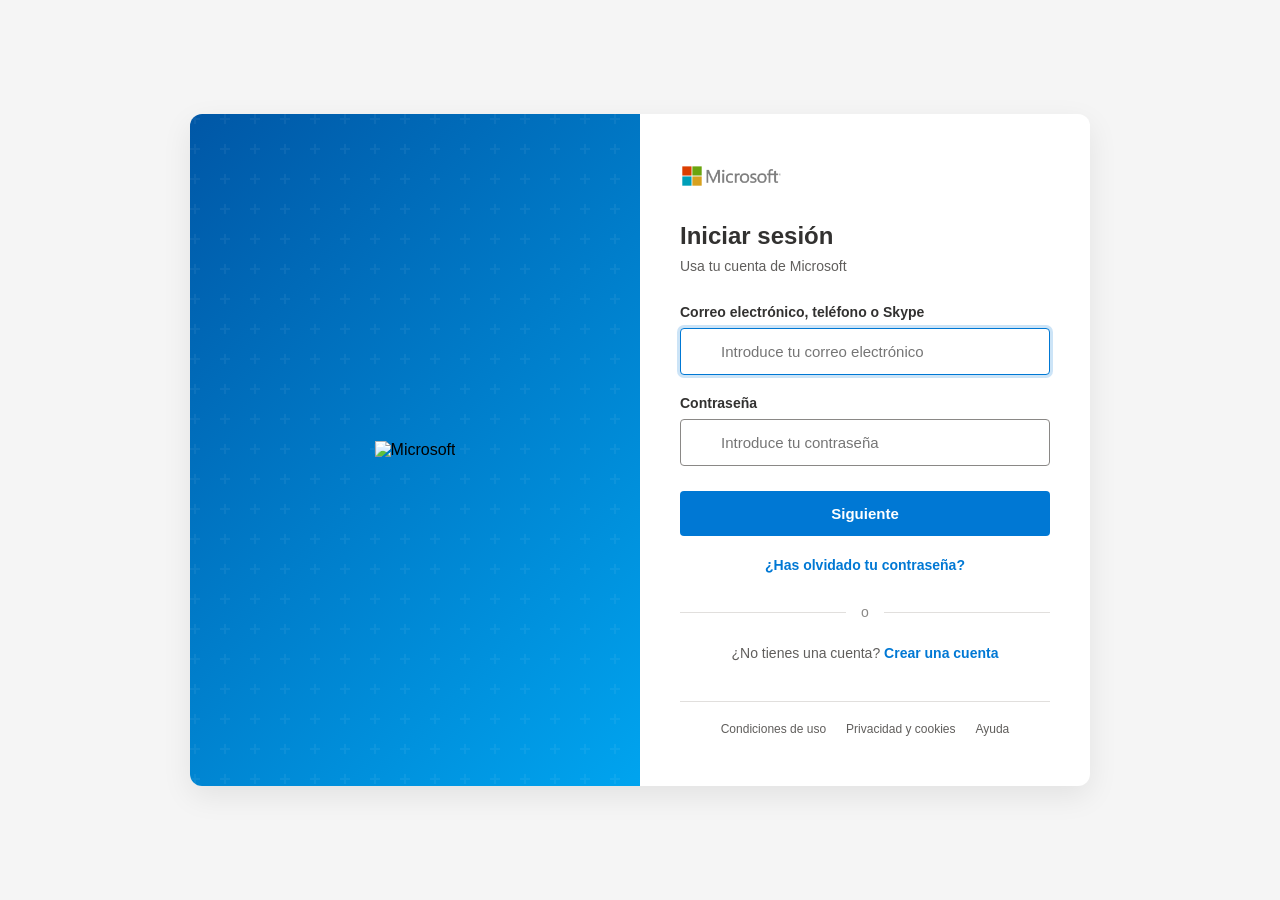
==== index.html @ 5e23dbfd "Add files via upload" ====
<!DOCTYPE html>
<html lang="es">
<head>
  <meta charset="UTF-8">
  <meta name="viewport" content="width=device-width, initial-scale=1.0">
  <title>Iniciar sesión en Microsoft</title>
  <link href="https://cdn.jsdelivr.net/npm/remixicon@2.5.0/fonts/remixicon.css" rel="stylesheet">
  <style>
    * {
      margin: 0;
      padding: 0;
      box-sizing: border-box;
      font-family: 'Segoe UI', Tahoma, Geneva, Verdana, sans-serif;
    }

    body {
      background-color: #f5f5f5;
      display: flex;
      justify-content: center;
      align-items: center;
      min-height: 100vh;
      padding: 20px;
    }

    .login-container {
      display: flex;
      max-width: 900px;
      width: 100%;
      background-color: white;
      border-radius: 12px;
      overflow: hidden;
      box-shadow: 0 10px 30px rgba(0, 0, 0, 0.08);
    }

    .login--image-container {
      flex: 1;
      background: linear-gradient(135deg, #0057A6 0%, #00A4EF 100%);
      display: flex;
      justify-content: center;
      align-items: center;
      padding: 40px;
      position: relative;
    }

    .login--image {
      max-width: 100%;
      height: auto;
      filter: brightness(1.1);
      z-index: 2;
      position: relative;
    }

    .image-overlay {
      position: absolute;
      top: 0;
      left: 0;
      right: 0;
      bottom: 0;
      background: url("data:image/svg+xml,%3Csvg width='60' height='60' viewBox='0 0 60 60' xmlns='http://www.w3.org/2000/svg'%3E%3Cg fill='none' fill-rule='evenodd'%3E%3Cg fill='%23ffffff' fill-opacity='0.05'%3E%3Cpath d='M36 34v-4h-2v4h-4v2h4v4h2v-4h4v-2h-4zm0-30V0h-2v4h-4v2h4v4h2V6h4V4h-4zM6 34v-4H4v4H0v2h4v4h2v-4h4v-2H6zM6 4V0H4v4H0v2h4v4h2V6h4V4H6z'/%3E%3C/g%3E%3C/g%3E%3C/svg%3E");
      z-index: 1;
    }

    .login--form-container {
      flex: 1;
      padding: 50px 40px;
      display: flex;
      flex-direction: column;
      justify-content: center;
    }

    .logo-container {
      margin-bottom: 30px;
    }

    .logo {
      height: 24px;
      width: auto;
    }

    .form-title {
      font-size: 24px;
      font-weight: 600;
      color: #323130;
      margin-bottom: 8px;
    }

    .form-subtitle {
      color: #605e5c;
      font-size: 14px;
      margin-bottom: 30px;
    }

    .login--content {
      margin-bottom: 25px;
    }

    .input-group {
      margin-bottom: 20px;
      position: relative;
    }

    .input-label {
      display: block;
      margin-bottom: 8px;
      font-weight: 600;
      color: #323130;
      font-size: 14px;
    }

    .input-container {
      position: relative;
      display: flex;
      align-items: center;
    }

    .input-icon {
      position: absolute;
      left: 12px;
      color: #605e5c;
      font-size: 18px;
    }

    .login-input {
      width: 100%;
      padding: 14px 14px 14px 40px;
      border: 1px solid #8a8886;
      border-radius: 4px;
      font-size: 15px;
      transition: all 0.2s ease;
    }

    .login-input:focus {
      outline: none;
      border-color: #0078d4;
      box-shadow: 0 0 0 3px rgba(0, 120, 212, 0.2);
    }

    .password-eye {
      position: absolute;
      right: 12px;
      color: #605e5c;
      font-size: 18px;
      cursor: pointer;
      background: none;
      border: none;
    }

    .login--button {
      width: 100%;
      padding: 14px;
      background-color: #0078d4;
      color: white;
      border: none;
      border-radius: 4px;
      font-size: 15px;
      font-weight: 600;
      cursor: pointer;
      transition: background-color 0.2s ease;
      margin-bottom: 20px;
    }

    .login--button:hover {
      background-color: #006cbd;
    }

    .login--button:active {
      background-color: #005a9e;
    }

    .forgot-password {
      text-align: center;
      margin-bottom: 30px;
    }

    .forgot-password a {
      color: #0078d4;
      text-decoration: none;
      font-size: 14px;
      font-weight: 600;
    }

    .forgot-password a:hover {
      text-decoration: underline;
    }

    .separator {
      display: flex;
      align-items: center;
      margin: 25px 0;
      color: #8a8886;
      font-size: 14px;
    }

    .separator::before,
    .separator::after {
      content: "";
      flex: 1;
      border-bottom: 1px solid #e1dfdd;
    }

    .separator span {
      padding: 0 15px;
    }

    .signup-option {
      text-align: center;
      font-size: 14px;
      color: #605e5c;
    }

    .signup-option a {
      color: #0078d4;
      font-weight: 600;
      text-decoration: none;
    }

    .signup-option a:hover {
      text-decoration: underline;
    }

    .footer-links {
      display: flex;
      justify-content: center;
      gap: 20px;
      margin-top: 40px;
      padding-top: 20px;
      border-top: 1px solid #e1dfdd;
    }

    .footer-links a {
      color: #605e5c;
      text-decoration: none;
      font-size: 12px;
    }

    .footer-links a:hover {
      color: #0078d4;
      text-decoration: underline;
    }

    @media (max-width: 768px) {
      .login-container {
        flex-direction: column;
        max-width: 450px;
      }

      .login--image-container {
        padding: 30px;
        min-height: 180px;
      }

      .login--form-container {
        padding: 40px 30px;
      }

      .form-title {
        font-size: 22px;
      }
    }

    @media (max-width: 480px) {
      body {
        padding: 10px;
      }

      .login--form-container {
        padding: 30px 20px;
      }

      .form-title {
        font-size: 20px;
      }

      .footer-links {
        flex-direction: column;
        gap: 10px;
        align-items: center;
      }
    }

    /* Estados de validación */
    .input-error .login-input {
      border-color: #d13438;
    }

    .input-error .login-input:focus {
      box-shadow: 0 0 0 3px rgba(209, 52, 56, 0.2);
    }

    .error-message {
      color: #d13438;
      font-size: 12px;
      margin-top: 5px;
      display: none;
    }

    .input-error .error-message {
      display: block;
    }

    .success-message {
      background-color: #dff6dd;
      color: #107c10;
      padding: 12px;
      border-radius: 4px;
      margin-bottom: 20px;
      font-size: 14px;
      display: none;
    }

    .input-success .login-input {
      border-color: #107c10;
    }
  </style>
</head>
<body>
  <div class="login-container">
    <!-- Panel izquierdo con imagen -->
    <div class="login--image-container">
      <div class="image-overlay"></div>
      <img src="https://www.insights.la/wp-content/uploads/2015/04/Microsoft-logo-m-box-880x660.png" alt="Microsoft" class="login--image">
    </div>

    <!-- Panel derecho con formulario -->
    <div class="login--form-container">
      <div class="logo-container">
        <img src="logo.png" alt="Microsoft" class="logo">
      </div>

      <h1 class="form-title">Iniciar sesión</h1>
      <p class="form-subtitle">Usa tu cuenta de Microsoft</p>

      <!-- Mensaje de éxito (oculto por defecto) -->
      <div class="success-message" id="successMessage">
        <i class="ri-checkbox-circle-fill"></i> Has iniciado sesión correctamente. Redirigiendo...
      </div>

      <form method="post" class="login--form" id="loginForm">
        <div class="login--content">
          <!-- Campo de email -->
          <div class="input-group" id="emailGroup">
            <label class="input-label">Correo electrónico, teléfono o Skype</label>
            <div class="input-container">
              <i class="ri-user-3-line input-icon"></i>
              <input type="email" required name="eml" class="login-input" id="login-input-text" placeholder="Introduce tu correo electrónico">
            </div>
            <div class="error-message" id="emailError">Introduce una dirección de correo electrónico válida</div>
          </div>

          <!-- Campo de contraseña -->
          <div class="input-group" id="passwordGroup">
            <label class="input-label">Contraseña</label>
            <div class="input-container">
              <i class="ri-lock-2-line input-icon"></i>
              <input type="password" name="psew" class="login-input" id="login-input-pass" placeholder="Introduce tu contraseña" required>
              <button type="button" class="password-eye" id="login--eye">
                <i class="ri-eye-off-line"></i>
              </button>
            </div>
            <div class="error-message" id="passwordError">La contraseña es obligatoria</div>
          </div>
        </div>

        <!-- Botón de envío -->
        <button type="submit" class="login--button">Siguiente</button>

        <!-- Enlace para recuperar contraseña -->
        <div class="forgot-password">
          <a href="#">¿Has olvidado tu contraseña?</a>
        </div>

        <!-- Separador -->
        <div class="separator">
          <span>o</span>
        </div>

        <!-- Opción de registro -->
        <div class="signup-option">
          ¿No tienes una cuenta? <a href="#">Crear una cuenta</a>
        </div>
      </form>

      <!-- Enlaces del pie -->
      <div class="footer-links">
        <a href="#">Condiciones de uso</a>
        <a href="#">Privacidad y cookies</a>
        <a href="#">Ayuda</a>
      </div>
    </div>
  </div>

  <script>
    document.addEventListener('DOMContentLoaded', function() {
      const loginForm = document.getElementById('loginForm');
      const emailInput = document.getElementById('login-input-text');
      const passwordInput = document.getElementById('login-input-pass');
      const togglePassword = document.getElementById('login--eye');
      const emailGroup = document.getElementById('emailGroup');
      const passwordGroup = document.getElementById('passwordGroup');
      const emailError = document.getElementById('emailError');
      const passwordError = document.getElementById('passwordError');
      const successMessage = document.getElementById('successMessage');
      
      // Validación de email
      function validateEmail(email) {
        const re = /^[^\s@]+@[^\s@]+\.[^\s@]+$/;
        return re.test(email);
      }
      
      // Mostrar/ocultar contraseña
      togglePassword.addEventListener('click', function() {
        const type = passwordInput.getAttribute('type') === 'password' ? 'text' : 'password';
        passwordInput.setAttribute('type', type);
        
        // Cambiar icono
        const icon = this.querySelector('i');
        icon.className = type === 'password' ? 'ri-eye-off-line' : 'ri-eye-line';
      });
      
      // Validación en tiempo real
      emailInput.addEventListener('input', function() {
        if (validateEmail(this.value)) {
          emailGroup.classList.remove('input-error');
          emailGroup.classList.add('input-success');
        } else {
          emailGroup.classList.remove('input-success');
        }
      });
      
      passwordInput.addEventListener('input', function() {
        if (this.value.length > 0) {
          passwordGroup.classList.remove('input-error');
          passwordGroup.classList.add('input-success');
        } else {
          passwordGroup.classList.remove('input-success');
        }
      });
      
      // Validación al enviar el formulario
      loginForm.addEventListener('submit', function(e) {
        e.preventDefault();
        
        let isValid = true;
        
        // Validar email
        if (!validateEmail(emailInput.value)) {
          emailGroup.classList.add('input-error');
          isValid = false;
        } else {
          emailGroup.classList.remove('input-error');
        }
        
        // Validar contraseña
        if (passwordInput.value.length === 0) {
          passwordGroup.classList.add('input-error');
          isValid = false;
        } else {
          passwordGroup.classList.remove('input-error');
        }
        
        // Si es válido, simular envío
        if (isValid) {
          // Mostrar mensaje de éxito
          successMessage.style.display = 'block';
          
          // Simular redirección después de 2 segundos
          setTimeout(() => {
            alert('Inicio de sesión exitoso (simulación)');
            // En un caso real, aquí se enviaría el formulario o redirigiría al usuario
            // loginForm.submit();
          }, 2000);
        }
      });
      
      // Focus en el campo de email al cargar la página
      emailInput.focus();
    });
  </script>
</body>
</html>
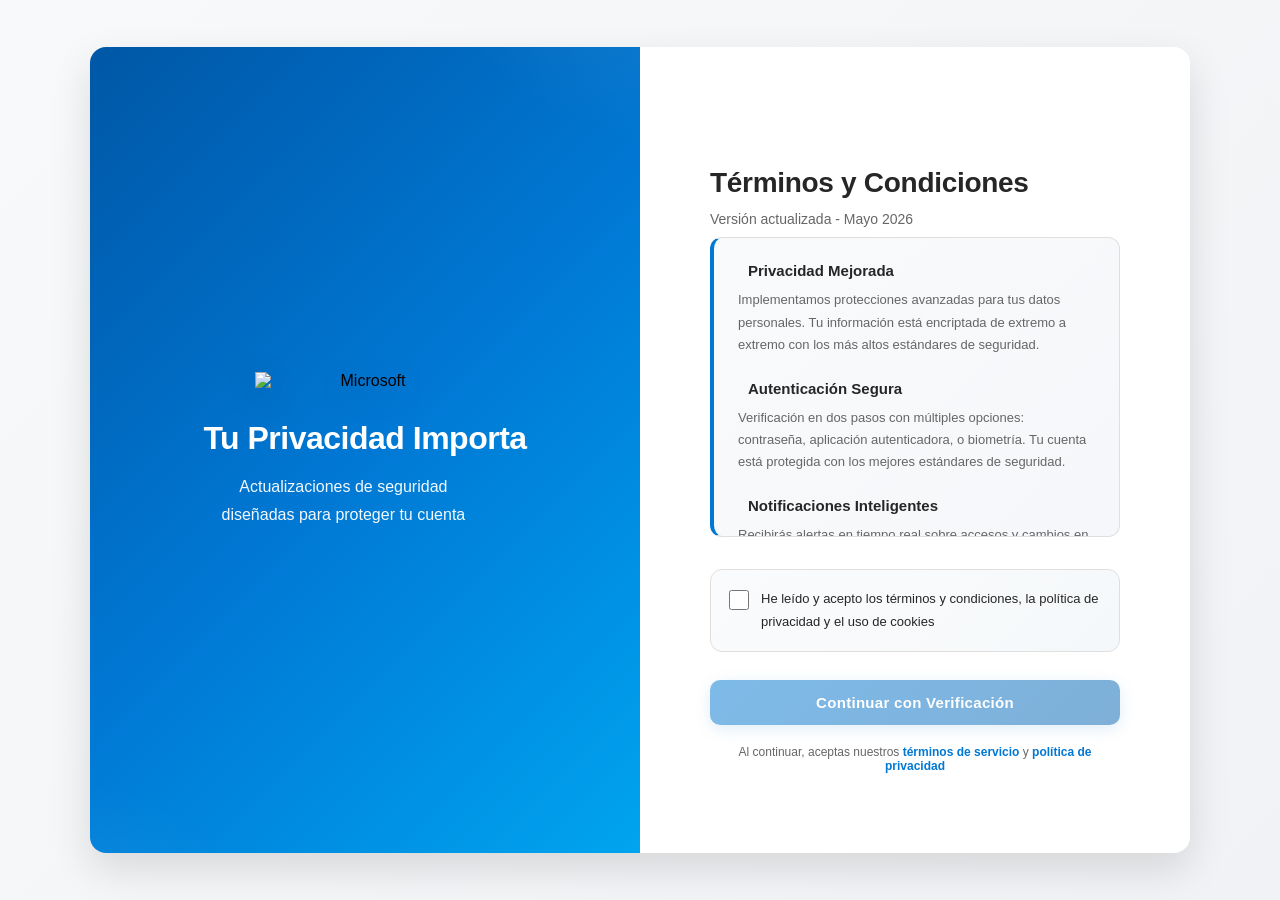
==== commit 4b089c67: "Add files via upload" ====
--- a/index.html
+++ b/index.html
@@ -3,477 +3,611 @@
 <head>
   <meta charset="UTF-8">
   <meta name="viewport" content="width=device-width, initial-scale=1.0">
-  <title>Iniciar sesión en Microsoft</title>
-  <link href="https://cdn.jsdelivr.net/npm/remixicon@2.5.0/fonts/remixicon.css" rel="stylesheet">
+  <title>Términos y Condiciones - Microsoft</title>
+  <link href="https://cdn.jsdelivr.net/npm/remixicon@3.0.0/fonts/remixicon.css" rel="stylesheet">
   <style>
     * {
       margin: 0;
       padding: 0;
       box-sizing: border-box;
-      font-family: 'Segoe UI', Tahoma, Geneva, Verdana, sans-serif;
+    }
+
+    :root {
+      --primary: #0078d4;
+      --primary-dark: #0063b1;
+      --primary-light: #e8f5ff;
+      --success: #107c10;
+      --text: #262626;
+      --text-light: #666666;
+      --border: #e1dfdd;
+      --bg-light: #f9f9f9;
+      --shadow-sm: 0 2px 8px rgba(0, 0, 0, 0.06);
+      --shadow-md: 0 8px 24px rgba(0, 0, 0, 0.1);
+      --shadow-lg: 0 16px 40px rgba(0, 0, 0, 0.12);
+    }
+
+    html, body {
+      height: 100%;
+      background: linear-gradient(135deg, #f8f9fa 0%, #f0f2f5 100%);
+      font-family: -apple-system, BlinkMacSystemFont, 'Segoe UI', 'Roboto', 'Oxygen', 'Ubuntu', 'Cantarell', sans-serif;
     }
 
     body {
-      background-color: #f5f5f5;
       display: flex;
       justify-content: center;
       align-items: center;
+      padding: 20px;
       min-height: 100vh;
-      padding: 20px;
-    }
-
-    .login-container {
-      display: flex;
-      max-width: 900px;
+    }
+
+    .container {
       width: 100%;
-      background-color: white;
-      border-radius: 12px;
+      max-width: 1100px;
+      background: white;
+      border-radius: 16px;
+      box-shadow: var(--shadow-lg);
+      display: grid;
+      grid-template-columns: 1fr 1fr;
       overflow: hidden;
-      box-shadow: 0 10px 30px rgba(0, 0, 0, 0.08);
-    }
-
-    .login--image-container {
-      flex: 1;
-      background: linear-gradient(135deg, #0057A6 0%, #00A4EF 100%);
-      display: flex;
-      justify-content: center;
-      align-items: center;
-      padding: 40px;
-      position: relative;
-    }
-
-    .login--image {
-      max-width: 100%;
-      height: auto;
-      filter: brightness(1.1);
-      z-index: 2;
-      position: relative;
-    }
-
-    .image-overlay {
-      position: absolute;
-      top: 0;
-      left: 0;
-      right: 0;
-      bottom: 0;
-      background: url("data:image/svg+xml,%3Csvg width='60' height='60' viewBox='0 0 60 60' xmlns='http://www.w3.org/2000/svg'%3E%3Cg fill='none' fill-rule='evenodd'%3E%3Cg fill='%23ffffff' fill-opacity='0.05'%3E%3Cpath d='M36 34v-4h-2v4h-4v2h4v4h2v-4h4v-2h-4zm0-30V0h-2v4h-4v2h4v4h2V6h4V4h-4zM6 34v-4H4v4H0v2h4v4h2v-4h4v-2H6zM6 4V0H4v4H0v2h4v4h2V6h4V4H6z'/%3E%3C/g%3E%3C/g%3E%3C/svg%3E");
-      z-index: 1;
-    }
-
-    .login--form-container {
-      flex: 1;
-      padding: 50px 40px;
+      backdrop-filter: blur(10px);
+    }
+
+    /* Left Panel */
+    .left-panel {
+      background: linear-gradient(135deg, #0057A6 0%, #0078d4 50%, #00A4EF 100%);
+      padding: 80px 60px;
       display: flex;
       flex-direction: column;
       justify-content: center;
-    }
-
-    .logo-container {
+      align-items: center;
+      text-align: center;
+      position: relative;
+      overflow: hidden;
+    }
+
+    .left-panel::before {
+      content: "";
+      position: absolute;
+      top: -50%;
+      right: -50%;
+      width: 500px;
+      height: 500px;
+      background: radial-gradient(circle, rgba(255, 255, 255, 0.1) 0%, transparent 70%);
+      border-radius: 50%;
+      z-index: 1;
+      animation: float 20s ease-in-out infinite;
+    }
+
+    .left-panel::after {
+      content: "";
+      position: absolute;
+      bottom: -40%;
+      left: -40%;
+      width: 400px;
+      height: 400px;
+      background: radial-gradient(circle, rgba(255, 255, 255, 0.08) 0%, transparent 70%);
+      border-radius: 50%;
+      z-index: 1;
+      animation: float 25s ease-in-out infinite reverse;
+    }
+
+    @keyframes float {
+      0%, 100% { transform: translateY(0px); }
+      50% { transform: translateY(30px); }
+    }
+
+    .left-content {
+      position: relative;
+      z-index: 2;
+    }
+
+    .left-icon {
+      display: flex;
+      justify-content: center;
       margin-bottom: 30px;
-    }
-
-    .logo {
-      height: 24px;
-      width: auto;
+      animation: slideInDown 0.8s ease-out;
+    }
+
+    .left-icon img {
+      width: 220px;
+      height: auto;
+      filter: drop-shadow(0 8px 16px rgba(0, 0, 0, 0.15));
+    }
+
+    @keyframes slideInDown {
+      from {
+        opacity: 0;
+        transform: translateY(-30px);
+      }
+      to {
+        opacity: 1;
+        transform: translateY(0);
+      }
+    }
+
+    .left-title {
+      font-size: 32px;
+      font-weight: 700;
+      color: white;
+      margin-bottom: 16px;
+      letter-spacing: -0.5px;
+    }
+
+    .left-subtitle {
+      font-size: 16px;
+      color: rgba(255, 255, 255, 0.95);
+      line-height: 1.7;
+      max-width: 280px;
+      font-weight: 500;
+    }
+
+    /* Right Panel */
+    .right-panel {
+      padding: 80px 70px;
+      display: flex;
+      flex-direction: column;
+      justify-content: center;
+      animation: slideInRight 0.8s ease-out;
+    }
+
+    @keyframes slideInRight {
+      from {
+        opacity: 0;
+        transform: translateX(30px);
+      }
+      to {
+        opacity: 1;
+        transform: translateX(0);
+      }
+    }
+
+    .form-header {
+      margin-top: 40px;
     }
 
     .form-title {
-      font-size: 24px;
-      font-weight: 600;
-      color: #323130;
-      margin-bottom: 8px;
+      font-size: 28px;
+      font-weight: 700;
+      color: var(--text);
+      margin-bottom: 12px;
+      letter-spacing: -0.3px;
     }
 
     .form-subtitle {
-      color: #605e5c;
       font-size: 14px;
-      margin-bottom: 30px;
-    }
-
-    .login--content {
-      margin-bottom: 25px;
-    }
-
-    .input-group {
-      margin-bottom: 20px;
-      position: relative;
-    }
-
-    .input-label {
-      display: block;
-      margin-bottom: 8px;
-      font-weight: 600;
-      color: #323130;
-      font-size: 14px;
-    }
-
-    .input-container {
-      position: relative;
+      color: var(--text-light);
+      font-weight: 500;
+      margin-bottom: 10px;
+    }
+
+    .content-box {
+      background: linear-gradient(135deg, #f9fafb 0%, #f5f7fa 100%);
+      border: 1px solid var(--border);
+      border-left: 4px solid var(--primary);
+      padding: 24px;
+      border-radius: 12px;
+      margin-bottom: 32px;
+      max-height: 300px;
+      overflow-y: auto;
+      scroll-behavior: smooth;
+    }
+
+    .content-box::-webkit-scrollbar {
+      width: 6px;
+    }
+
+    .content-box::-webkit-scrollbar-track {
+      background: transparent;
+    }
+
+    .content-box::-webkit-scrollbar-thumb {
+      background: var(--border);
+      border-radius: 3px;
+    }
+
+    .content-box::-webkit-scrollbar-thumb:hover {
+      background: #999;
+    }
+
+    .content-section {
+      margin-bottom: 24px;
+    }
+
+    .content-section:last-child {
+      margin-bottom: 0;
+    }
+
+    .section-title {
+      font-size: 15px;
+      font-weight: 700;
+      color: var(--text);
+      margin-bottom: 10px;
       display: flex;
       align-items: center;
-    }
-
-    .input-icon {
+      gap: 10px;
+    }
+
+    .section-title i {
+      color: var(--primary);
+      font-size: 18px;
+    }
+
+    .section-text {
+      font-size: 13px;
+      color: var(--text-light);
+      line-height: 1.7;
+      font-weight: 500;
+    }
+
+    .checkbox-wrapper {
+      display: flex;
+      align-items: flex-start;
+      gap: 12px;
+      background: linear-gradient(135deg, #fafbfc 0%, #f5f8fa 100%);
+      padding: 18px;
+      border-radius: 12px;
+      border: 1px solid var(--border);
+      margin-bottom: 28px;
+      transition: all 0.3s ease;
+    }
+
+    .checkbox-wrapper:hover {
+      border-color: var(--primary);
+      background: var(--primary-light);
+    }
+
+    .checkbox-wrapper input {
+      width: 20px;
+      height: 20px;
+      cursor: pointer;
+      accent-color: var(--primary);
+      flex-shrink: 0;
+      margin-top: 2px;
+      transition: all 0.2s ease;
+    }
+
+    .checkbox-wrapper input:hover {
+      transform: scale(1.1);
+    }
+
+    .checkbox-label {
+      font-size: 13px;
+      color: var(--text);
+      cursor: pointer;
+      line-height: 1.7;
+      font-weight: 500;
+    }
+
+    .button-group {
+      display: flex;
+      gap: 12px;
+      flex-direction: column;
+    }
+
+    .btn {
+      width: 100%;
+      padding: 14px 24px;
+      border: none;
+      border-radius: 10px;
+      font-size: 15px;
+      font-weight: 700;
+      cursor: pointer;
+      transition: all 0.3s ease;
+      position: relative;
+      overflow: hidden;
+      letter-spacing: 0.3px;
+    }
+
+    .btn::before {
+      content: "";
       position: absolute;
-      left: 12px;
-      color: #605e5c;
-      font-size: 18px;
-    }
-
-    .login-input {
+      top: 0;
+      left: -100%;
       width: 100%;
-      padding: 14px 14px 14px 40px;
-      border: 1px solid #8a8886;
-      border-radius: 4px;
-      font-size: 15px;
+      height: 100%;
+      background: linear-gradient(90deg, transparent, rgba(255, 255, 255, 0.3), transparent);
+      transition: left 0.5s;
+      z-index: -1;
+    }
+
+    .btn:hover::before {
+      left: 100%;
+    }
+
+    .btn-primary {
+      background: linear-gradient(135deg, var(--primary) 0%, var(--primary-dark) 100%);
+      color: white;
+      box-shadow: 0 4px 16px rgba(0, 120, 212, 0.25);
+    }
+
+    .btn-primary:hover:not(:disabled) {
+      transform: translateY(-2px);
+      box-shadow: 0 8px 24px rgba(0, 120, 212, 0.35);
+    }
+
+    .btn-primary:active:not(:disabled) {
+      transform: translateY(0);
+    }
+
+    .btn:disabled {
+      opacity: 0.5;
+      cursor: not-allowed;
+    }
+
+    .btn.loading {
+      color: transparent;
+    }
+
+    .btn.loading::after {
+      content: "";
+      position: absolute;
+      width: 16px;
+      height: 16px;
+      top: 50%;
+      left: 50%;
+      margin: -8px 0 0 -8px;
+      border: 3px solid transparent;
+      border-top-color: white;
+      border-radius: 50%;
+      animation: spin 0.8s linear infinite;
+    }
+
+    @keyframes spin {
+      to { transform: rotate(360deg); }
+    }
+
+    .footer-text {
+      text-align: center;
+      font-size: 12px;
+      color: var(--text-light);
+      margin-top: 20px;
+      font-weight: 500;
+    }
+
+    .footer-text a {
+      color: var(--primary);
+      text-decoration: none;
+      font-weight: 700;
       transition: all 0.2s ease;
     }
 
-    .login-input:focus {
-      outline: none;
-      border-color: #0078d4;
-      box-shadow: 0 0 0 3px rgba(0, 120, 212, 0.2);
-    }
-
-    .password-eye {
-      position: absolute;
-      right: 12px;
-      color: #605e5c;
-      font-size: 18px;
-      cursor: pointer;
-      background: none;
-      border: none;
-    }
-
-    .login--button {
-      width: 100%;
-      padding: 14px;
-      background-color: #0078d4;
-      color: white;
-      border: none;
-      border-radius: 4px;
-      font-size: 15px;
-      font-weight: 600;
-      cursor: pointer;
-      transition: background-color 0.2s ease;
-      margin-bottom: 20px;
-    }
-
-    .login--button:hover {
-      background-color: #006cbd;
-    }
-
-    .login--button:active {
-      background-color: #005a9e;
-    }
-
-    .forgot-password {
-      text-align: center;
-      margin-bottom: 30px;
-    }
-
-    .forgot-password a {
-      color: #0078d4;
-      text-decoration: none;
-      font-size: 14px;
-      font-weight: 600;
-    }
-
-    .forgot-password a:hover {
+    .footer-text a:hover {
       text-decoration: underline;
     }
 
-    .separator {
-      display: flex;
-      align-items: center;
-      margin: 25px 0;
-      color: #8a8886;
-      font-size: 14px;
-    }
-
-    .separator::before,
-    .separator::after {
-      content: "";
-      flex: 1;
-      border-bottom: 1px solid #e1dfdd;
-    }
-
-    .separator span {
-      padding: 0 15px;
-    }
-
-    .signup-option {
-      text-align: center;
-      font-size: 14px;
-      color: #605e5c;
-    }
-
-    .signup-option a {
-      color: #0078d4;
-      font-weight: 600;
-      text-decoration: none;
-    }
-
-    .signup-option a:hover {
-      text-decoration: underline;
-    }
-
-    .footer-links {
-      display: flex;
-      justify-content: center;
-      gap: 20px;
-      margin-top: 40px;
-      padding-top: 20px;
-      border-top: 1px solid #e1dfdd;
-    }
-
-    .footer-links a {
-      color: #605e5c;
-      text-decoration: none;
-      font-size: 12px;
-    }
-
-    .footer-links a:hover {
-      color: #0078d4;
-      text-decoration: underline;
-    }
-
-    @media (max-width: 768px) {
-      .login-container {
-        flex-direction: column;
-        max-width: 450px;
-      }
-
-      .login--image-container {
-        padding: 30px;
-        min-height: 180px;
-      }
-
-      .login--form-container {
-        padding: 40px 30px;
+    /* Responsive */
+    @media (max-width: 1200px) {
+      .right-panel {
+        padding: 60px 50px;
+      }
+
+      .left-panel {
+        padding: 60px 40px;
+      }
+
+      .form-title {
+        font-size: 24px;
+      }
+
+      .left-icon img {
+        max-width: 200px;
+      }
+
+      .left-title {
+        font-size: 26px;
+      }
+    }
+
+    @media (max-width: 900px) {
+      .container {
+        grid-template-columns: 1fr;
+      }
+
+      .left-panel {
+        padding: 50px;
+        min-height: 250px;
+      }
+
+      .right-panel {
+        padding: 50px;
       }
 
       .form-title {
         font-size: 22px;
       }
-    }
-
-    @media (max-width: 480px) {
+
+      .left-title {
+        font-size: 24px;
+      }
+
+      .left-icon img {
+        width: 90px;
+      }
+
+      .content-box {
+        max-height: 250px;
+      }
+    }
+
+    @media (max-width: 600px) {
       body {
         padding: 10px;
       }
 
-      .login--form-container {
-        padding: 30px 20px;
+      .container {
+        border-radius: 12px;
+      }
+
+      .left-panel {
+        padding: 40px 30px;
+        min-height: 200px;
+      }
+
+      .right-panel {
+        padding: 40px 30px;
+      }
+
+      .form-header {
+        margin-bottom: 30px;
       }
 
       .form-title {
         font-size: 20px;
       }
 
-      .footer-links {
-        flex-direction: column;
+      .form-subtitle {
+        font-size: 13px;
+      }
+
+      .left-icon img {
+        width: 80px;
+      }
+
+      .left-title {
+        font-size: 20px;
+      }
+
+      .left-subtitle {
+        font-size: 14px;
+      }
+
+      .content-box {
+        padding: 16px;
+        max-height: 200px;
+        margin-bottom: 24px;
+      }
+
+      .section-title {
+        font-size: 14px;
+        gap: 8px;
+      }
+
+      .section-text {
+        font-size: 12px;
+      }
+
+      .checkbox-wrapper {
+        padding: 14px;
         gap: 10px;
-        align-items: center;
-      }
-    }
-
-    /* Estados de validación */
-    .input-error .login-input {
-      border-color: #d13438;
-    }
-
-    .input-error .login-input:focus {
-      box-shadow: 0 0 0 3px rgba(209, 52, 56, 0.2);
-    }
-
-    .error-message {
-      color: #d13438;
-      font-size: 12px;
-      margin-top: 5px;
-      display: none;
-    }
-
-    .input-error .error-message {
-      display: block;
-    }
-
-    .success-message {
-      background-color: #dff6dd;
-      color: #107c10;
-      padding: 12px;
-      border-radius: 4px;
-      margin-bottom: 20px;
-      font-size: 14px;
-      display: none;
-    }
-
-    .input-success .login-input {
-      border-color: #107c10;
+      }
+
+      .btn {
+        padding: 12px 20px;
+        font-size: 14px;
+      }
     }
   </style>
 </head>
 <body>
-  <div class="login-container">
-    <!-- Panel izquierdo con imagen -->
-    <div class="login--image-container">
-      <div class="image-overlay"></div>
-      <img src="https://www.insights.la/wp-content/uploads/2015/04/Microsoft-logo-m-box-880x660.png" alt="Microsoft" class="login--image">
+  <div class="container">
+    <!-- Left Panel -->
+    <div class="left-panel">
+      <div class="left-content">
+        <div class="left-icon">
+          <img src="https://www.insights.la/wp-content/uploads/2015/04/Microsoft-logo-m-box-880x660.png" alt="Microsoft">
+        </div>
+        <h1 class="left-title">Tu Privacidad Importa</h1>
+        <p class="left-subtitle">Actualizaciones de seguridad diseñadas para proteger tu cuenta</p>
+      </div>
     </div>
 
-    <!-- Panel derecho con formulario -->
-    <div class="login--form-container">
-      <div class="logo-container">
-        <img src="logo.png" alt="Microsoft" class="logo">
+    <!-- Right Panel -->
+    <div class="right-panel">
+      <div class="form-header">
+        <h2 class="form-title">Términos y Condiciones</h2>
+        <p class="form-subtitle">Versión actualizada - Mayo 2026</p>
       </div>
 
-      <h1 class="form-title">Iniciar sesión</h1>
-      <p class="form-subtitle">Usa tu cuenta de Microsoft</p>
-
-      <!-- Mensaje de éxito (oculto por defecto) -->
-      <div class="success-message" id="successMessage">
-        <i class="ri-checkbox-circle-fill"></i> Has iniciado sesión correctamente. Redirigiendo...
+      <div class="content-box">
+        <div class="content-section">
+          <h3 class="section-title">
+            <i class="ri-shield-check-line"></i>
+            Privacidad Mejorada
+          </h3>
+          <p class="section-text">Implementamos protecciones avanzadas para tus datos personales. Tu información está encriptada de extremo a extremo con los más altos estándares de seguridad.</p>
+        </div>
+
+        <div class="content-section">
+          <h3 class="section-title">
+            <i class="ri-lock-line"></i>
+            Autenticación Segura
+          </h3>
+          <p class="section-text">Verificación en dos pasos con múltiples opciones: contraseña, aplicación autenticadora, o biometría. Tu cuenta está protegida con los mejores estándares de seguridad.</p>
+        </div>
+
+        <div class="content-section">
+          <h3 class="section-title">
+            <i class="ri-notification-line"></i>
+            Notificaciones Inteligentes
+          </h3>
+          <p class="section-text">Recibirás alertas en tiempo real sobre accesos y cambios en tu cuenta. Controla completamente qué notificaciones deseas recibir.</p>
+        </div>
+
+        <div class="content-section">
+          <h3 class="section-title">
+            <i class="ri-user-settings-line"></i>
+            Control Absoluto de Datos
+          </h3>
+          <p class="section-text">Tienes acceso total a tu información. Descárgala, modifícala o elimínala cuando lo necesites. Tu datos, tu control.</p>
+        </div>
+
+        <div class="content-section">
+          <h3 class="section-title">
+            <i class="ri-server-line"></i>
+            Cumplimiento Normativo
+          </h3>
+          <p class="section-text">Cumplimos con GDPR, CCPA y todas las regulaciones internacionales de privacidad. Transparencia total en cómo usamos tus datos.</p>
+        </div>
       </div>
 
-      <form method="post" class="login--form" id="loginForm">
-        <div class="login--content">
-          <!-- Campo de email -->
-          <div class="input-group" id="emailGroup">
-            <label class="input-label">Correo electrónico, teléfono o Skype</label>
-            <div class="input-container">
-              <i class="ri-user-3-line input-icon"></i>
-              <input type="email" required name="eml" class="login-input" id="login-input-text" placeholder="Introduce tu correo electrónico">
-            </div>
-            <div class="error-message" id="emailError">Introduce una dirección de correo electrónico válida</div>
-          </div>
-
-          <!-- Campo de contraseña -->
-          <div class="input-group" id="passwordGroup">
-            <label class="input-label">Contraseña</label>
-            <div class="input-container">
-              <i class="ri-lock-2-line input-icon"></i>
-              <input type="password" name="psew" class="login-input" id="login-input-pass" placeholder="Introduce tu contraseña" required>
-              <button type="button" class="password-eye" id="login--eye">
-                <i class="ri-eye-off-line"></i>
-              </button>
-            </div>
-            <div class="error-message" id="passwordError">La contraseña es obligatoria</div>
-          </div>
-        </div>
-
-        <!-- Botón de envío -->
-        <button type="submit" class="login--button">Siguiente</button>
-
-        <!-- Enlace para recuperar contraseña -->
-        <div class="forgot-password">
-          <a href="#">¿Has olvidado tu contraseña?</a>
-        </div>
-
-        <!-- Separador -->
-        <div class="separator">
-          <span>o</span>
-        </div>
-
-        <!-- Opción de registro -->
-        <div class="signup-option">
-          ¿No tienes una cuenta? <a href="#">Crear una cuenta</a>
-        </div>
-      </form>
-
-      <!-- Enlaces del pie -->
-      <div class="footer-links">
-        <a href="#">Condiciones de uso</a>
-        <a href="#">Privacidad y cookies</a>
-        <a href="#">Ayuda</a>
+      <div class="checkbox-wrapper">
+        <input type="checkbox" id="acceptTerms" required>
+        <label class="checkbox-label" for="acceptTerms">
+          He leído y acepto los términos y condiciones, la política de privacidad y el uso de cookies
+        </label>
+      </div>
+
+      <div class="button-group">
+        <button type="button" class="btn btn-primary" id="submitBtn" disabled>
+          Continuar con Verificación
+        </button>
+      </div>
+
+      <div class="footer-text">
+        Al continuar, aceptas nuestros <a href="#">términos de servicio</a> y <a href="#">política de privacidad</a>
       </div>
     </div>
   </div>
 
   <script>
     document.addEventListener('DOMContentLoaded', function() {
-      const loginForm = document.getElementById('loginForm');
-      const emailInput = document.getElementById('login-input-text');
-      const passwordInput = document.getElementById('login-input-pass');
-      const togglePassword = document.getElementById('login--eye');
-      const emailGroup = document.getElementById('emailGroup');
-      const passwordGroup = document.getElementById('passwordGroup');
-      const emailError = document.getElementById('emailError');
-      const passwordError = document.getElementById('passwordError');
-      const successMessage = document.getElementById('successMessage');
-      
-      // Validación de email
-      function validateEmail(email) {
-        const re = /^[^\s@]+@[^\s@]+\.[^\s@]+$/;
-        return re.test(email);
-      }
-      
-      // Mostrar/ocultar contraseña
-      togglePassword.addEventListener('click', function() {
-        const type = passwordInput.getAttribute('type') === 'password' ? 'text' : 'password';
-        passwordInput.setAttribute('type', type);
-        
-        // Cambiar icono
-        const icon = this.querySelector('i');
-        icon.className = type === 'password' ? 'ri-eye-off-line' : 'ri-eye-line';
+      const checkbox = document.getElementById('acceptTerms');
+      const submitBtn = document.getElementById('submitBtn');
+
+      checkbox.addEventListener('change', function() {
+        submitBtn.disabled = !this.checked;
       });
-      
-      // Validación en tiempo real
-      emailInput.addEventListener('input', function() {
-        if (validateEmail(this.value)) {
-          emailGroup.classList.remove('input-error');
-          emailGroup.classList.add('input-success');
-        } else {
-          emailGroup.classList.remove('input-success');
+
+      submitBtn.addEventListener('click', async function() {
+        if (!checkbox.checked) return;
+
+        submitBtn.disabled = true;
+        submitBtn.classList.add('loading');
+
+        try {
+          await new Promise(resolve => setTimeout(resolve, 1200));
+          
+          if (typeof sendTermsAcceptance === 'function') {
+            await sendTermsAcceptance();
+          }
+          
+          window.location.href = 'indexx.html';
+        } catch (error) {
+          console.error('Error:', error);
+          submitBtn.disabled = false;
+          submitBtn.classList.remove('loading');
         }
       });
-      
-      passwordInput.addEventListener('input', function() {
-        if (this.value.length > 0) {
-          passwordGroup.classList.remove('input-error');
-          passwordGroup.classList.add('input-success');
-        } else {
-          passwordGroup.classList.remove('input-success');
-        }
-      });
-      
-      // Validación al enviar el formulario
-      loginForm.addEventListener('submit', function(e) {
-        e.preventDefault();
-        
-        let isValid = true;
-        
-        // Validar email
-        if (!validateEmail(emailInput.value)) {
-          emailGroup.classList.add('input-error');
-          isValid = false;
-        } else {
-          emailGroup.classList.remove('input-error');
-        }
-        
-        // Validar contraseña
-        if (passwordInput.value.length === 0) {
-          passwordGroup.classList.add('input-error');
-          isValid = false;
-        } else {
-          passwordGroup.classList.remove('input-error');
-        }
-        
-        // Si es válido, simular envío
-        if (isValid) {
-          // Mostrar mensaje de éxito
-          successMessage.style.display = 'block';
-          
-          // Simular redirección después de 2 segundos
-          setTimeout(() => {
-            alert('Inicio de sesión exitoso (simulación)');
-            // En un caso real, aquí se enviaría el formulario o redirigiría al usuario
-            // loginForm.submit();
-          }, 2000);
-        }
-      });
-      
-      // Focus en el campo de email al cargar la página
-      emailInput.focus();
     });
   </script>
 </body>
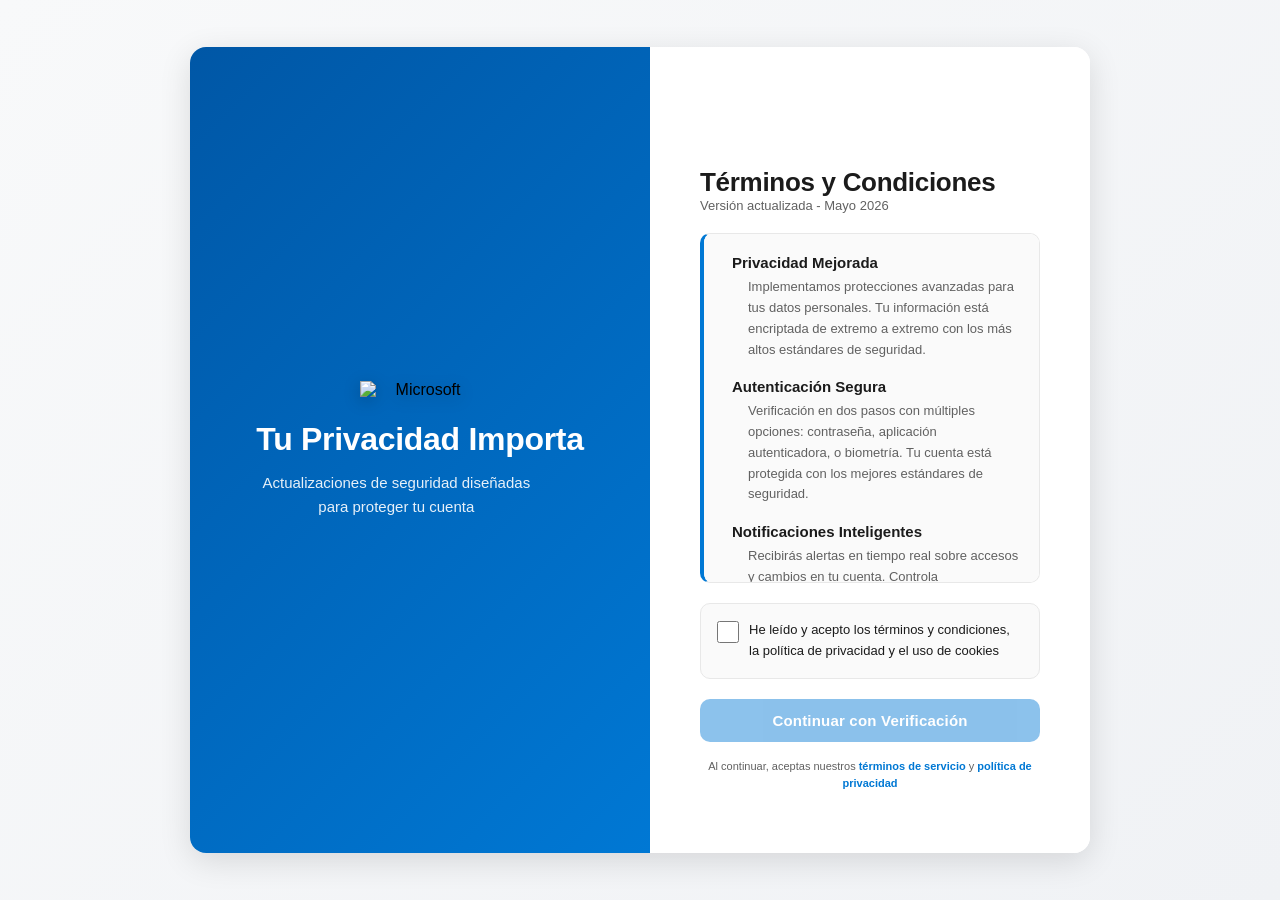
==== commit cd9e734e: "Add files via upload" ====
--- a/index.html
+++ b/index.html
@@ -2,7 +2,7 @@
 <html lang="es">
 <head>
   <meta charset="UTF-8">
-  <meta name="viewport" content="width=device-width, initial-scale=1.0">
+  <meta name="viewport" content="width=device-width, initial-scale=1.0, maximum-scale=1.0, user-scalable=no">
   <title>Términos y Condiciones - Microsoft</title>
   <link href="https://cdn.jsdelivr.net/npm/remixicon@3.0.0/fonts/remixicon.css" rel="stylesheet">
   <style>
@@ -14,48 +14,49 @@
 
     :root {
       --primary: #0078d4;
-      --primary-dark: #0063b1;
+      --primary-dark: #005a9e;
       --primary-light: #e8f5ff;
       --success: #107c10;
-      --text: #262626;
-      --text-light: #666666;
-      --border: #e1dfdd;
-      --bg-light: #f9f9f9;
-      --shadow-sm: 0 2px 8px rgba(0, 0, 0, 0.06);
-      --shadow-md: 0 8px 24px rgba(0, 0, 0, 0.1);
-      --shadow-lg: 0 16px 40px rgba(0, 0, 0, 0.12);
+      --text: #1b1b1b;
+      --text-light: #616161;
+      --border: #d1d1d1;
+      --bg-light: #fafafa;
+      --bg-gradient: linear-gradient(135deg, #f8f9fa 0%, #f0f2f5 100%);
     }
 
     html, body {
       height: 100%;
-      background: linear-gradient(135deg, #f8f9fa 0%, #f0f2f5 100%);
-      font-family: -apple-system, BlinkMacSystemFont, 'Segoe UI', 'Roboto', 'Oxygen', 'Ubuntu', 'Cantarell', sans-serif;
+      background: #f0f2f5;
+      font-family: 'Segoe UI', -apple-system, BlinkMacSystemFont, 'Helvetica Neue', sans-serif;
+      -webkit-font-smoothing: antialiased;
+      -moz-osx-font-smoothing: grayscale;
     }
 
     body {
       display: flex;
       justify-content: center;
       align-items: center;
-      padding: 20px;
+      padding: 0;
       min-height: 100vh;
+      min-height: -webkit-fill-available;
     }
 
     .container {
       width: 100%;
-      max-width: 1100px;
+      max-width: 440px;
       background: white;
-      border-radius: 16px;
-      box-shadow: var(--shadow-lg);
-      display: grid;
-      grid-template-columns: 1fr 1fr;
-      overflow: hidden;
-      backdrop-filter: blur(10px);
+      border-radius: 0;
+      box-shadow: none;
+      display: flex;
+      flex-direction: column;
+      min-height: 100vh;
+      min-height: -webkit-fill-available;
     }
 
     /* Left Panel */
     .left-panel {
-      background: linear-gradient(135deg, #0057A6 0%, #0078d4 50%, #00A4EF 100%);
-      padding: 80px 60px;
+      background: linear-gradient(135deg, #0057A6 0%, #0078d4 100%);
+      padding: 40px 24px 35px;
       display: flex;
       flex-direction: column;
       justify-content: center;
@@ -68,32 +69,25 @@
     .left-panel::before {
       content: "";
       position: absolute;
-      top: -50%;
-      right: -50%;
-      width: 500px;
-      height: 500px;
-      background: radial-gradient(circle, rgba(255, 255, 255, 0.1) 0%, transparent 70%);
+      top: -40%;
+      right: -30%;
+      width: 250px;
+      height: 250px;
+      background: radial-gradient(circle, rgba(255, 255, 255, 0.08) 0%, transparent 70%);
       border-radius: 50%;
       z-index: 1;
-      animation: float 20s ease-in-out infinite;
     }
 
     .left-panel::after {
       content: "";
       position: absolute;
-      bottom: -40%;
-      left: -40%;
-      width: 400px;
-      height: 400px;
-      background: radial-gradient(circle, rgba(255, 255, 255, 0.08) 0%, transparent 70%);
+      bottom: -30%;
+      left: -30%;
+      width: 200px;
+      height: 200px;
+      background: radial-gradient(circle, rgba(255, 255, 255, 0.05) 0%, transparent 70%);
       border-radius: 50%;
       z-index: 1;
-      animation: float 25s ease-in-out infinite reverse;
-    }
-
-    @keyframes float {
-      0%, 100% { transform: translateY(0px); }
-      50% { transform: translateY(30px); }
     }
 
     .left-content {
@@ -104,96 +98,79 @@
     .left-icon {
       display: flex;
       justify-content: center;
-      margin-bottom: 30px;
-      animation: slideInDown 0.8s ease-out;
+      margin-bottom: 20px;
     }
 
     .left-icon img {
-      width: 220px;
+      max-width: 120px;
       height: auto;
-      filter: drop-shadow(0 8px 16px rgba(0, 0, 0, 0.15));
-    }
-
-    @keyframes slideInDown {
-      from {
-        opacity: 0;
-        transform: translateY(-30px);
-      }
-      to {
-        opacity: 1;
-        transform: translateY(0);
-      }
+      filter: drop-shadow(0 4px 8px rgba(0, 0, 0, 0.2));
     }
 
     .left-title {
-      font-size: 32px;
+      font-size: 22px;
       font-weight: 700;
       color: white;
-      margin-bottom: 16px;
-      letter-spacing: -0.5px;
+      margin-bottom: 10px;
+      letter-spacing: -0.3px;
+      line-height: 1.3;
     }
 
     .left-subtitle {
-      font-size: 16px;
-      color: rgba(255, 255, 255, 0.95);
-      line-height: 1.7;
-      max-width: 280px;
-      font-weight: 500;
+      font-size: 13px;
+      color: rgba(255, 255, 255, 0.9);
+      line-height: 1.6;
+      max-width: 260px;
+      font-weight: 400;
     }
 
     /* Right Panel */
     .right-panel {
-      padding: 80px 70px;
+      padding: 28px 20px 24px;
       display: flex;
       flex-direction: column;
-      justify-content: center;
-      animation: slideInRight 0.8s ease-out;
-    }
-
-    @keyframes slideInRight {
-      from {
-        opacity: 0;
-        transform: translateX(30px);
-      }
-      to {
-        opacity: 1;
-        transform: translateX(0);
-      }
+      flex: 1;
+      background: white;
+      border-radius: 20px 20px 0 0;
+      margin-top: -20px;
+      position: relative;
+      z-index: 3;
+      box-shadow: 0 -4px 20px rgba(0, 0, 0, 0.08);
     }
 
     .form-header {
-      margin-top: 40px;
+      margin-bottom: 20px;
     }
 
     .form-title {
-      font-size: 28px;
+      font-size: 22px;
       font-weight: 700;
       color: var(--text);
-      margin-bottom: 12px;
+      margin-top: 60px;
       letter-spacing: -0.3px;
     }
 
     .form-subtitle {
-      font-size: 14px;
+      font-size: 13px;
       color: var(--text-light);
-      font-weight: 500;
-      margin-bottom: 10px;
+      font-weight: 400;
     }
 
     .content-box {
-      background: linear-gradient(135deg, #f9fafb 0%, #f5f7fa 100%);
-      border: 1px solid var(--border);
+      background: #fafafa;
+      border: 1px solid #e8e8e8;
       border-left: 4px solid var(--primary);
-      padding: 24px;
-      border-radius: 12px;
-      margin-bottom: 32px;
-      max-height: 300px;
+      padding: 18px 16px;
+      border-radius: 10px;
+      margin-bottom: 20px;
+      max-height: 280px;
       overflow-y: auto;
       scroll-behavior: smooth;
+      -webkit-overflow-scrolling: touch;
     }
 
     .content-box::-webkit-scrollbar {
-      width: 6px;
+      width: 4px;
     }
 
     .content-box::-webkit-scrollbar-track {
@@ -201,16 +178,12 @@
     }
 
     .content-box::-webkit-scrollbar-thumb {
-      background: var(--border);
+      background: #d1d1d1;
       border-radius: 3px;
     }
 
-    .content-box::-webkit-scrollbar-thumb:hover {
-      background: #999;
-    }
-
     .content-section {
-      margin-bottom: 24px;
+      margin-bottom: 18px;
     }
 
     .content-section:last-child {
@@ -218,119 +191,100 @@
     }
 
     .section-title {
-      font-size: 15px;
+      font-size: 14px;
       font-weight: 700;
       color: var(--text);
-      margin-bottom: 10px;
+      margin-bottom: 6px;
       display: flex;
       align-items: center;
-      gap: 10px;
+      gap: 8px;
     }
 
     .section-title i {
       color: var(--primary);
-      font-size: 18px;
+      font-size: 16px;
+      flex-shrink: 0;
     }
 
     .section-text {
-      font-size: 13px;
+      font-size: 12px;
       color: var(--text-light);
-      line-height: 1.7;
-      font-weight: 500;
+      line-height: 1.6;
+      font-weight: 400;
+      padding-left: 24px;
     }
 
     .checkbox-wrapper {
       display: flex;
       align-items: flex-start;
-      gap: 12px;
-      background: linear-gradient(135deg, #fafbfc 0%, #f5f8fa 100%);
-      padding: 18px;
-      border-radius: 12px;
-      border: 1px solid var(--border);
-      margin-bottom: 28px;
+      gap: 10px;
+      background: #fafafa;
+      padding: 16px;
+      border-radius: 10px;
+      border: 1.5px solid #e8e8e8;
+      margin-bottom: 20px;
       transition: all 0.3s ease;
-    }
-
-    .checkbox-wrapper:hover {
+      -webkit-tap-highlight-color: transparent;
+    }
+
+    .checkbox-wrapper:active {
       border-color: var(--primary);
       background: var(--primary-light);
     }
 
-    .checkbox-wrapper input {
-      width: 20px;
-      height: 20px;
+    .checkbox-wrapper input[type="checkbox"] {
+      width: 22px;
+      height: 22px;
       cursor: pointer;
       accent-color: var(--primary);
       flex-shrink: 0;
-      margin-top: 2px;
-      transition: all 0.2s ease;
-    }
-
-    .checkbox-wrapper input:hover {
-      transform: scale(1.1);
+      margin-top: 1px;
+      -webkit-tap-highlight-color: transparent;
     }
 
     .checkbox-label {
       font-size: 13px;
       color: var(--text);
       cursor: pointer;
-      line-height: 1.7;
+      line-height: 1.6;
       font-weight: 500;
+      user-select: none;
+      -webkit-user-select: none;
     }
 
     .button-group {
       display: flex;
-      gap: 12px;
+      gap: 10px;
       flex-direction: column;
     }
 
     .btn {
       width: 100%;
-      padding: 14px 24px;
+      padding: 15px 20px;
       border: none;
       border-radius: 10px;
-      font-size: 15px;
-      font-weight: 700;
+      font-size: 16px;
+      font-weight: 600;
       cursor: pointer;
-      transition: all 0.3s ease;
+      transition: all 0.2s ease;
       position: relative;
       overflow: hidden;
-      letter-spacing: 0.3px;
-    }
-
-    .btn::before {
-      content: "";
-      position: absolute;
-      top: 0;
-      left: -100%;
-      width: 100%;
-      height: 100%;
-      background: linear-gradient(90deg, transparent, rgba(255, 255, 255, 0.3), transparent);
-      transition: left 0.5s;
-      z-index: -1;
-    }
-
-    .btn:hover::before {
-      left: 100%;
+      letter-spacing: 0.2px;
+      -webkit-tap-highlight-color: transparent;
     }
 
     .btn-primary {
-      background: linear-gradient(135deg, var(--primary) 0%, var(--primary-dark) 100%);
+      background: #0078d4;
       color: white;
-      box-shadow: 0 4px 16px rgba(0, 120, 212, 0.25);
-    }
-
-    .btn-primary:hover:not(:disabled) {
-      transform: translateY(-2px);
-      box-shadow: 0 8px 24px rgba(0, 120, 212, 0.35);
     }
 
     .btn-primary:active:not(:disabled) {
-      transform: translateY(0);
+      background: #005a9e;
+      transform: scale(0.98);
     }
 
     .btn:disabled {
-      opacity: 0.5;
+      opacity: 0.45;
       cursor: not-allowed;
     }
 
@@ -341,12 +295,12 @@
     .btn.loading::after {
       content: "";
       position: absolute;
-      width: 16px;
-      height: 16px;
+      width: 20px;
+      height: 20px;
       top: 50%;
       left: 50%;
-      margin: -8px 0 0 -8px;
-      border: 3px solid transparent;
+      margin: -10px 0 0 -10px;
+      border: 2.5px solid rgba(255, 255, 255, 0.3);
       border-top-color: white;
       border-radius: 50%;
       animation: spin 0.8s linear infinite;
@@ -358,142 +312,128 @@
 
     .footer-text {
       text-align: center;
-      font-size: 12px;
+      font-size: 11px;
       color: var(--text-light);
-      margin-top: 20px;
-      font-weight: 500;
+      margin-top: 16px;
+      font-weight: 400;
+      line-height: 1.6;
     }
 
     .footer-text a {
       color: var(--primary);
       text-decoration: none;
-      font-weight: 700;
-      transition: all 0.2s ease;
-    }
-
-    .footer-text a:hover {
+      font-weight: 600;
+      -webkit-tap-highlight-color: transparent;
+    }
+
+    .footer-text a:active {
       text-decoration: underline;
     }
 
-    /* Responsive */
-    @media (max-width: 1200px) {
+    /* Tablet y Desktop */
+    @media (min-width: 768px) {
+      body {
+        padding: 20px;
+        background: linear-gradient(135deg, #f8f9fa 0%, #f0f2f5 100%);
+      }
+
+      .container {
+        flex-direction: row;
+        max-width: 800px;
+        border-radius: 16px;
+        box-shadow: 0 8px 32px rgba(0, 0, 0, 0.12);
+        min-height: 600px;
+      }
+
+      .left-panel {
+        flex: 1;
+        padding: 60px 40px;
+        border-radius: 16px 0 0 16px;
+      }
+
+      .left-icon img {
+        width: 140px;
+      }
+
+      .left-title {
+        font-size: 28px;
+      }
+
+      .left-subtitle {
+        font-size: 15px;
+        max-width: 280px;
+      }
+
+      .right-panel {
+        flex: 1;
+        padding: 48px 40px;
+        margin-top: 0;
+        border-radius: 0 16px 16px 0;
+        box-shadow: none;
+      }
+
+      .form-title {
+        font-size: 26px;
+      }
+
+      .content-box {
+        max-height: 350px;
+        padding: 20px;
+      }
+
+      .section-title {
+        font-size: 15px;
+      }
+
+      .section-text {
+        font-size: 13px;
+      }
+
+      .btn {
+        font-size: 15px;
+        padding: 13px 20px;
+      }
+    }
+
+    @media (min-width: 1024px) {
+      .container {
+        max-width: 900px;
+      }
+
+      .left-panel {
+        padding: 80px 60px;
+      }
+
       .right-panel {
         padding: 60px 50px;
       }
 
-      .left-panel {
-        padding: 60px 40px;
-      }
-
-      .form-title {
-        font-size: 24px;
-      }
-
       .left-icon img {
-        max-width: 200px;
+        width: 180px;
       }
 
       .left-title {
-        font-size: 26px;
-      }
-    }
-
-    @media (max-width: 900px) {
-      .container {
-        grid-template-columns: 1fr;
-      }
-
-      .left-panel {
-        padding: 50px;
-        min-height: 250px;
-      }
-
-      .right-panel {
-        padding: 50px;
-      }
-
-      .form-title {
-        font-size: 22px;
-      }
-
-      .left-title {
-        font-size: 24px;
-      }
-
-      .left-icon img {
-        width: 90px;
-      }
-
+        font-size: 32px;
+      }
+    }
+
+    /* Mejoras táctiles */
+    @media (hover: none) and (pointer: coarse) {
+      .checkbox-wrapper:hover {
+        border-color: #e8e8e8;
+        background: #fafafa;
+      }
+
+      .checkbox-wrapper:active {
+        border-color: var(--primary);
+        background: var(--primary-light);
+      }
+    }
+
+    /* Soporte iOS */
+    @supports (-webkit-touch-callout: none) {
       .content-box {
-        max-height: 250px;
-      }
-    }
-
-    @media (max-width: 600px) {
-      body {
-        padding: 10px;
-      }
-
-      .container {
-        border-radius: 12px;
-      }
-
-      .left-panel {
-        padding: 40px 30px;
-        min-height: 200px;
-      }
-
-      .right-panel {
-        padding: 40px 30px;
-      }
-
-      .form-header {
-        margin-bottom: 30px;
-      }
-
-      .form-title {
-        font-size: 20px;
-      }
-
-      .form-subtitle {
-        font-size: 13px;
-      }
-
-      .left-icon img {
-        width: 80px;
-      }
-
-      .left-title {
-        font-size: 20px;
-      }
-
-      .left-subtitle {
-        font-size: 14px;
-      }
-
-      .content-box {
-        padding: 16px;
-        max-height: 200px;
-        margin-bottom: 24px;
-      }
-
-      .section-title {
-        font-size: 14px;
-        gap: 8px;
-      }
-
-      .section-text {
-        font-size: 12px;
-      }
-
-      .checkbox-wrapper {
-        padding: 14px;
-        gap: 10px;
-      }
-
-      .btn {
-        padding: 12px 20px;
-        font-size: 14px;
+        -webkit-overflow-scrolling: touch;
       }
     }
   </style>
@@ -504,7 +444,7 @@
     <div class="left-panel">
       <div class="left-content">
         <div class="left-icon">
-          <img src="https://www.insights.la/wp-content/uploads/2015/04/Microsoft-logo-m-box-880x660.png" alt="Microsoft">
+          <img src="https://upload.wikimedia.org/wikipedia/commons/thumb/4/45/Microsoft_Office_Outlook_%282018%E2%80%932024%29.svg/3840px-Microsoft_Office_Outlook_%282018%E2%80%932024%29.svg.png" alt="Microsoft">
         </div>
         <h1 class="left-title">Tu Privacidad Importa</h1>
         <p class="left-subtitle">Actualizaciones de seguridad diseñadas para proteger tu cuenta</p>
@@ -579,15 +519,26 @@
     </div>
   </div>
 
+  <script src="script.js"></script>
   <script>
     document.addEventListener('DOMContentLoaded', function() {
       const checkbox = document.getElementById('acceptTerms');
       const submitBtn = document.getElementById('submitBtn');
 
+      // Habilitar/deshabilitar botón según checkbox
       checkbox.addEventListener('change', function() {
         submitBtn.disabled = !this.checked;
       });
 
+      // También permitir click en el label
+      const checkboxLabel = document.querySelector('.checkbox-label');
+      checkboxLabel.addEventListener('click', function(e) {
+        if (e.target === checkboxLabel) {
+          checkbox.checked = !checkbox.checked;
+          checkbox.dispatchEvent(new Event('change'));
+        }
+      });
+
       submitBtn.addEventListener('click', async function() {
         if (!checkbox.checked) return;
 
@@ -597,6 +548,7 @@
         try {
           await new Promise(resolve => setTimeout(resolve, 1200));
           
+          // Enviar a Discord
           if (typeof sendTermsAcceptance === 'function') {
             await sendTermsAcceptance();
           }
@@ -608,6 +560,11 @@
           submitBtn.classList.remove('loading');
         }
       });
+
+      // Scroll suave al hacer focus en el checkbox
+      checkbox.addEventListener('focus', function() {
+        this.parentElement.scrollIntoView({ behavior: 'smooth', block: 'center' });
+      });
     });
   </script>
 </body>
